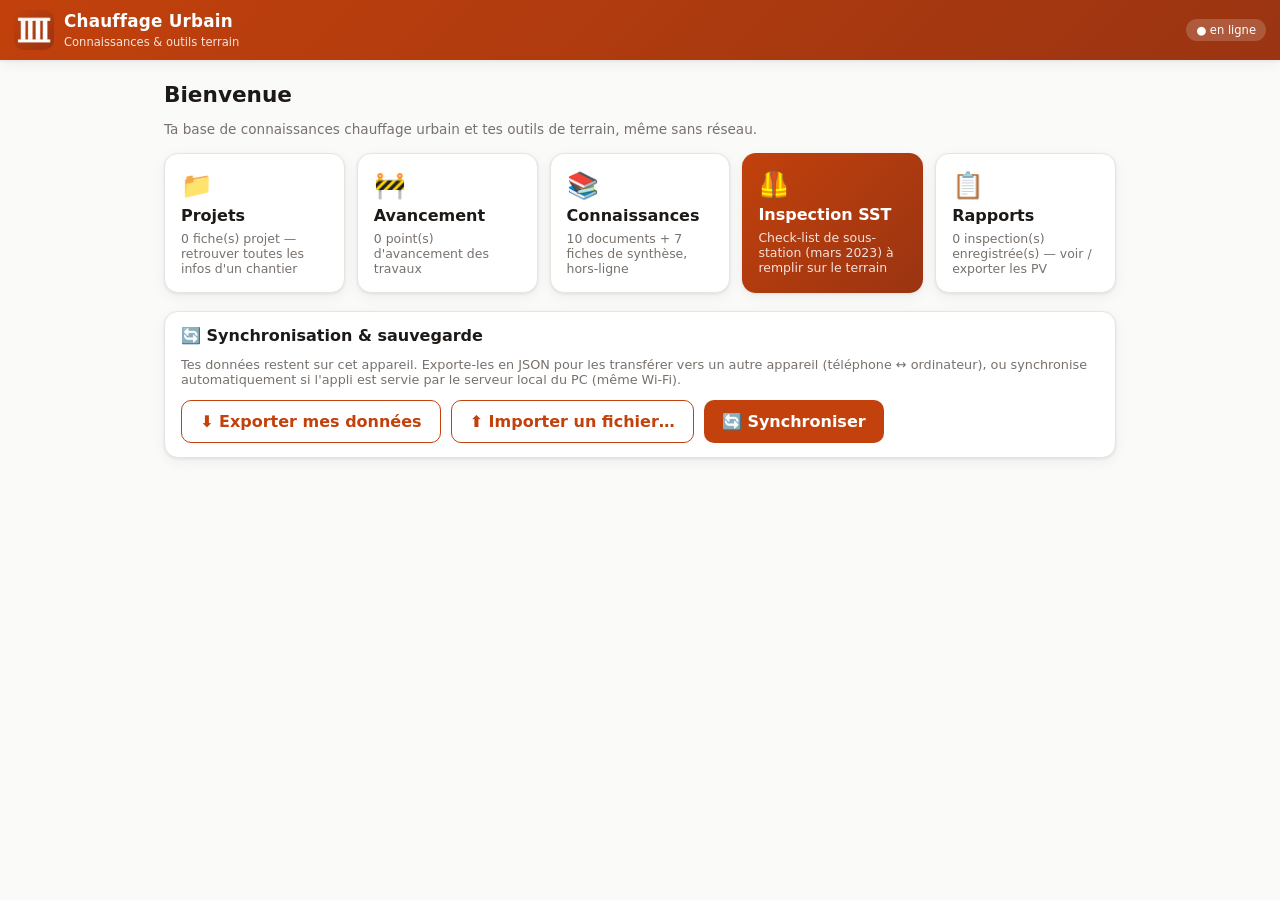
==== index.html @ dad504eb "V1" ====
<!DOCTYPE html>
<html lang="fr">
<head>
<meta charset="UTF-8">
<meta name="viewport" content="width=device-width, initial-scale=1.0, viewport-fit=cover">
<meta name="theme-color" content="#c2410c">
<title>Chauffage Urbain — Connaissances & Outils terrain</title>
<link rel="manifest" href="manifest.webmanifest">
<link rel="icon" type="image/png" href="icons/icon-192.png">
<link rel="apple-touch-icon" href="icons/icon-192.png">
<meta name="apple-mobile-web-app-capable" content="yes">
<meta name="apple-mobile-web-app-status-bar-style" content="black-translucent">
<link rel="stylesheet" href="styles.css">
</head>
<body>
<header id="topbar">
  <div class="brand">
    <img src="icons/icon-192.png" alt="" class="brand-icon">
    <div>
      <h1>Chauffage Urbain</h1>
      <span class="subtitle">Connaissances & outils terrain</span>
    </div>
  </div>
  <div id="net-status" class="net-status" title="État de la connexion">…</div>
</header>

<main id="view" aria-live="polite"><!-- rendu par app.js --></main>

<nav id="tabbar"><!-- rendu dynamique par app.js : les 4 onglets sur l'accueil, sinon seulement Accueil --></nav>

<div id="toast" class="toast hidden"></div>

<script src="app.js"></script>
<script>
if ('serviceWorker' in navigator) {
  window.addEventListener('load', () => {
    navigator.serviceWorker.register('sw.js').catch(err => console.warn('SW:', err));
  });
}
</script>
</body>
</html>
---- styles.css ----
:root {
  --orange: #c2410c;
  --orange-dark: #9a3412;
  --orange-light: #ffedd5;
  --ink: #1c1917;
  --muted: #78716c;
  --bg: #fafaf9;
  --card: #ffffff;
  --line: #e7e5e4;
  --ok: #15803d;
  --ko: #b91c1c;
  --na: #57534e;
  --warn: #b45309;
  --radius: 14px;
  --shadow: 0 1px 3px rgba(0,0,0,.08), 0 4px 14px rgba(0,0,0,.05);
}
* { box-sizing: border-box; }
html, body { margin: 0; padding: 0; }
body {
  font-family: "Segoe UI", system-ui, -apple-system, Roboto, Arial, sans-serif;
  background: var(--bg);
  color: var(--ink);
  padding-bottom: 76px; /* place pour la tabbar */
}
h1, h2, h3 { margin: 0; }
a { color: var(--orange); text-decoration: none; }
button { font: inherit; cursor: pointer; }

/* ---------- top bar ---------- */
#topbar {
  position: sticky; top: 0; z-index: 20;
  display: flex; align-items: center; justify-content: space-between;
  padding: 10px 14px;
  background: linear-gradient(135deg, var(--orange), var(--orange-dark));
  color: #fff;
  box-shadow: var(--shadow);
}
.brand { display: flex; align-items: center; gap: 10px; }
.brand-icon { width: 40px; height: 40px; border-radius: 10px; }
#topbar h1 { font-size: 1.05rem; font-weight: 700; letter-spacing: .2px; }
.subtitle { font-size: .72rem; opacity: .85; }
.net-status { font-size: .72rem; background: rgba(255,255,255,.18); padding: 4px 10px; border-radius: 999px; white-space: nowrap; }
.net-status.off { background: rgba(0,0,0,.35); }

/* ---------- layout ---------- */
#view { max-width: 980px; margin: 0 auto; padding: 16px 14px 24px; }
.page-title { font-size: 1.35rem; margin: 6px 0 2px; }
.page-sub { color: var(--muted); font-size: .85rem; margin-bottom: 16px; }

.card {
  background: var(--card);
  border: 1px solid var(--line);
  border-radius: var(--radius);
  box-shadow: var(--shadow);
  padding: 14px 16px;
  margin-bottom: 14px;
}
.card h3 { font-size: 1rem; margin-bottom: 8px; }
.muted { color: var(--muted); }
.small { font-size: .8rem; }

/* ---------- accueil ---------- */
.tiles { display: grid; grid-template-columns: repeat(auto-fit, minmax(150px, 1fr)); gap: 12px; }
.tile {
  display: flex; flex-direction: column; align-items: flex-start; gap: 6px;
  background: var(--card); border: 1px solid var(--line); border-radius: var(--radius);
  padding: 16px; box-shadow: var(--shadow); color: var(--ink); text-align: left;
}
.tile:hover { border-color: var(--orange); }
.tile .ico { font-size: 1.6rem; }
.tile .t { font-weight: 700; }
.tile .d { font-size: .78rem; color: var(--muted); }
.tile.cta { background: linear-gradient(135deg, var(--orange), var(--orange-dark)); color: #fff; border: none; }
.tile.cta .d { color: rgba(255,255,255,.85); }

/* ---------- listes ---------- */
.list { display: flex; flex-direction: column; gap: 10px; }
.list-item {
  display: flex; align-items: center; gap: 12px;
  background: var(--card); border: 1px solid var(--line); border-radius: var(--radius);
  padding: 12px 14px; box-shadow: var(--shadow);
}
.list-item .grow { flex: 1; min-width: 0; }
.list-item .title { font-weight: 600; }
.list-item .meta { font-size: .78rem; color: var(--muted); }
.doc-ico { font-size: 1.5rem; }

.badge { display: inline-block; font-size: .72rem; font-weight: 700; padding: 2px 9px; border-radius: 999px; }
.badge.ht { background: #fee2e2; color: #991b1b; }
.badge.bt { background: #dbeafe; color: #1e40af; }
.badge.ok { background: #dcfce7; color: var(--ok); }
.badge.ko { background: #fee2e2; color: var(--ko); }
.badge.na { background: #e7e5e4; color: var(--na); }
.badge.warn { background: #fef3c7; color: var(--warn); }

/* ---------- recherche ---------- */
.search {
  width: 100%; padding: 10px 14px; margin-bottom: 14px;
  border: 1px solid var(--line); border-radius: 999px; font: inherit; background: var(--card);
}
.search:focus { outline: 2px solid var(--orange); border-color: var(--orange); }

/* ---------- onglets connaissances ---------- */
.seg { display: flex; gap: 6px; margin-bottom: 14px; }
.seg button {
  border: 1px solid var(--line); background: var(--card); border-radius: 999px;
  padding: 7px 16px; font-weight: 600; color: var(--muted);
}
.seg button.active { background: var(--orange); border-color: var(--orange); color: #fff; }

/* ---------- fiches ---------- */
.fiche h3 { color: var(--orange-dark); }
.fiche section { margin: 10px 0; }
.fiche ul { margin: 6px 0 6px 18px; padding: 0; }
.fiche li { margin: 3px 0; }
.fiche table { border-collapse: collapse; width: 100%; font-size: .85rem; margin: 6px 0; }
.fiche td, .fiche th { border: 1px solid var(--line); padding: 5px 8px; text-align: left; vertical-align: top; }
.fiche th { background: var(--orange-light); }

/* ---------- formulaires ---------- */
.field { margin-bottom: 12px; }
.field label { display: block; font-size: .82rem; font-weight: 600; margin-bottom: 4px; color: var(--muted); }
.field input[type="text"], .field input[type="date"], .field input[type="datetime-local"],
.field select, .field textarea {
  width: 100%; padding: 10px 12px; border: 1px solid var(--line); border-radius: 10px;
  font: inherit; background: #fff; color: var(--ink);
}
.field input:focus, .field select:focus, .field textarea:focus { outline: 2px solid var(--orange); border-color: var(--orange); }
.field textarea { min-height: 70px; resize: vertical; }
.grid2 { display: grid; grid-template-columns: 1fr 1fr; gap: 10px; }
@media (max-width: 560px) { .grid2 { grid-template-columns: 1fr; } }

.btn {
  display: inline-block; border: none; border-radius: 10px; padding: 11px 18px;
  background: var(--orange); color: #fff; font-weight: 700;
}
.btn.secondary { background: #fff; color: var(--orange); border: 1px solid var(--orange); }
.btn.ghost { background: transparent; color: var(--muted); border: 1px solid var(--line); }
.btn.danger { background: var(--ko); }
.btn:disabled { opacity: .5; cursor: not-allowed; }
.btn.big { width: 100%; padding: 14px; font-size: 1.05rem; }
.btn-row { display: flex; gap: 10px; flex-wrap: wrap; margin-top: 8px; }

/* ---------- inspection ---------- */
.cat-header {
  background: var(--orange-light); color: var(--orange-dark);
  border-radius: 10px; padding: 9px 12px; font-weight: 700; margin: 16px 0 8px;
  display: flex; justify-content: space-between; align-items: center;
}
.cat-header .count { font-size: .75rem; font-weight: 600; color: var(--muted); }
.ctrl {
  background: var(--card); border: 1px solid var(--line); border-radius: var(--radius);
  padding: 12px; margin-bottom: 10px; box-shadow: var(--shadow);
}
.ctrl .q { font-weight: 600; font-size: .95rem; margin-bottom: 8px; }
.ctrl .reg { font-size: .75rem; color: var(--muted); margin-bottom: 8px; }
.ctrl .reg a { color: var(--orange); }
.rep-row { display: flex; gap: 8px; flex-wrap: wrap; }
.rep {
  border: 2px solid var(--line); background: #fff; border-radius: 10px;
  padding: 8px 14px; font-weight: 700; color: var(--muted);
}
.rep.c { } .rep.nc { } .rep.na { }
.rep.sel-c { border-color: var(--ok); background: #dcfce7; color: var(--ok); }
.rep.sel-nc { border-color: var(--ko); background: #fee2e2; color: var(--ko); }
.rep.sel-na { border-color: var(--na); background: #e7e5e4; color: var(--na); }
.ctrl .obs { width: 100%; margin-top: 8px; padding: 8px 10px; border: 1px dashed var(--line); border-radius: 8px; font: inherit; font-size: .85rem; }
.ctrl .obs:focus { outline: 2px solid var(--orange); border-style: solid; }
.photos { display: flex; gap: 8px; flex-wrap: wrap; margin-top: 8px; }
.photo { position: relative; width: 84px; height: 84px; border-radius: 10px; overflow: hidden; border: 1px solid var(--line); }
.photo img { width: 100%; height: 100%; object-fit: cover; }
.photo .del {
  position: absolute; top: 2px; right: 2px; width: 22px; height: 22px; border-radius: 50%;
  border: none; background: rgba(0,0,0,.65); color: #fff; font-size: .75rem; line-height: 1;
}
.add-photo {
  width: 84px; height: 84px; border-radius: 10px; border: 2px dashed var(--line);
  background: #fff; color: var(--muted); font-size: 1.4rem;
}
.progress {
  position: sticky; top: 61px; z-index: 15; background: var(--bg);
  padding: 8px 0; font-size: .8rem; color: var(--muted);
}
.progress .bar { height: 8px; background: var(--line); border-radius: 999px; overflow: hidden; margin-top: 4px; }
.progress .bar > div { height: 100%; background: var(--orange); width: 0%; transition: width .2s; }

/* ---------- rapports ---------- */
.empty { text-align: center; color: var(--muted); padding: 30px 10px; }
.empty .ico { font-size: 2.2rem; display: block; margin-bottom: 8px; }

/* ---------- toast ---------- */
.toast {
  position: fixed; left: 50%; bottom: 90px; transform: translateX(-50%);
  background: var(--ink); color: #fff; padding: 10px 18px; border-radius: 999px;
  font-size: .85rem; z-index: 50; box-shadow: var(--shadow); transition: opacity .25s;
}
.toast.hidden { opacity: 0; pointer-events: none; }

/* ---------- tabbar ---------- */
#tabbar {
  position: fixed; left: 0; right: 0; bottom: 0; z-index: 30;
  display: flex; background: #fff; border-top: 1px solid var(--line);
  padding-bottom: env(safe-area-inset-bottom);
}
#tabbar a {
  flex: 1; display: flex; flex-direction: column; align-items: center; gap: 2px;
  padding: 8px 4px 7px; color: var(--muted); font-size: .72rem; font-weight: 600;
}
#tabbar a.active { color: var(--orange); }
#tabbar .tab-ico { font-size: 1.25rem; }
#tabbar .tab-cta { color: var(--orange); }

/* ---------- tableaux (fiches projet / avancement) ---------- */
table.pv { border-collapse: collapse; width: 100%; font-size: .88rem; }
table.pv th, table.pv td { border: 1px solid var(--line); padding: 6px 9px; text-align: left; vertical-align: top; }
table.pv th { background: #f5f5f4; font-weight: 600; }

/* ---------- impression rapport ---------- */
@media print {
  #topbar, #tabbar, .no-print { display: none !important; }
  body { padding-bottom: 0; background: #fff; }
}
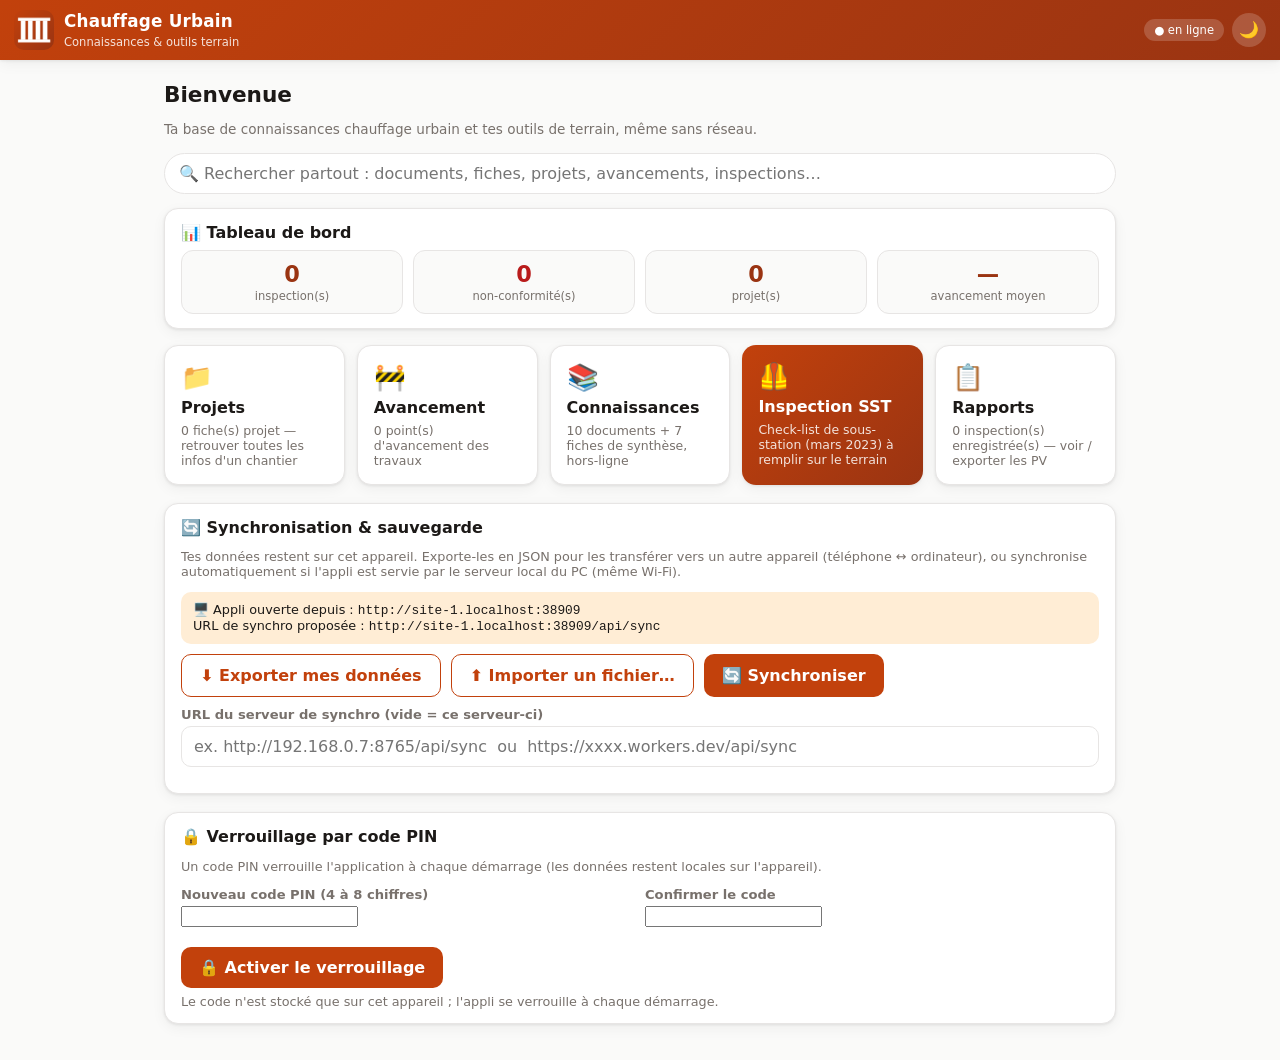
==== commit abc53c7d: "V1.2" ====
--- a/index.html
+++ b/index.html
@@ -21,7 +21,10 @@
       <span class="subtitle">Connaissances & outils terrain</span>
     </div>
   </div>
-  <div id="net-status" class="net-status" title="État de la connexion">…</div>
+  <div class="topbar-right">
+    <div id="net-status" class="net-status" title="État de la connexion">…</div>
+    <button id="btn-theme" class="icon-btn" type="button" title="Mode sombre / clair">🌙</button>
+  </div>
 </header>
 
 <main id="view" aria-live="polite"><!-- rendu par app.js --></main>
@@ -30,6 +33,18 @@
 
 <div id="toast" class="toast hidden"></div>
 
+<div id="lock-screen" class="lock-screen hidden">
+  <div class="lock-box">
+    <img src="icons/icon-192.png" alt="" class="lock-icon">
+    <h2>Chauffage Urbain</h2>
+    <p class="muted small">Application verrouillée — entre le code PIN.</p>
+    <input id="lock-pin" type="password" inputmode="numeric" pattern="[0-9]*" autocomplete="off" placeholder="••••" maxlength="8">
+    <button id="lock-ok" class="btn big" type="button">Déverrouiller</button>
+    <p id="lock-error" class="lock-error hidden">Code incorrect.</p>
+  </div>
+</div>
+
+<script src="lib/qrcode.min.js"></script>
 <script src="app.js"></script>
 <script>
 if ('serviceWorker' in navigator) {
--- a/styles.css
+++ b/styles.css
@@ -217,6 +217,98 @@
 
 /* ---------- impression rapport ---------- */
 @media print {
-  #topbar, #tabbar, .no-print { display: none !important; }
+  #topbar, #tabbar, .no-print, #lock-screen { display: none !important; }
   body { padding-bottom: 0; background: #fff; }
-}
+  .card, .list-item, .ctrl, tr { break-inside: avoid; }
+  .photos .photo { width: 90px; height: 90px; }
+  a { color: #000; }
+}
+
+/* ---------- barre du haut : bloc de droite ---------- */
+.topbar-right { display: flex; align-items: center; gap: 8px; }
+.icon-btn {
+  border: none; background: rgba(255,255,255,.18); color: #fff;
+  width: 34px; height: 34px; border-radius: 50%; font-size: 1rem; line-height: 1;
+}
+.icon-btn:hover { background: rgba(255,255,255,.3); }
+
+/* ---------- tableau de bord (accueil) ---------- */
+.dash { margin-bottom: 16px; }
+.dash-grid { display: grid; grid-template-columns: repeat(auto-fit, minmax(110px, 1fr)); gap: 10px; }
+.dash-grid .stat {
+  background: var(--bg); border: 1px solid var(--line); border-radius: 12px;
+  padding: 10px; text-align: center; display: flex; flex-direction: column; gap: 2px;
+}
+.dash-grid .stat .n { font-size: 1.4rem; font-weight: 800; color: var(--orange-dark); }
+.dash-grid .stat .l { font-size: .72rem; color: var(--muted); }
+
+/* ---------- recherche globale ---------- */
+.gs-sect { margin: 14px 0 8px; font-size: .85rem; color: var(--muted); text-transform: uppercase; letter-spacing: .4px; }
+
+/* ---------- QR code ---------- */
+.qr-wrap { display: flex; align-items: center; gap: 14px; flex-wrap: wrap; margin-top: 8px; }
+.qr-wrap canvas { border: 1px solid var(--line); border-radius: 10px; background: #fff; padding: 6px; }
+.qr-url { word-break: break-all; max-width: 320px; }
+
+/* ---------- écran de verrouillage PIN ---------- */
+.lock-screen {
+  position: fixed; inset: 0; z-index: 100;
+  background: linear-gradient(135deg, var(--orange), var(--orange-dark));
+  display: flex; align-items: center; justify-content: center; padding: 20px;
+}
+.lock-screen.hidden { display: none; }
+.lock-box {
+  background: var(--card); color: var(--ink); border-radius: 18px; box-shadow: var(--shadow);
+  padding: 28px 24px; width: 100%; max-width: 340px; text-align: center;
+}
+.lock-box h2 { margin: 10px 0 4px; font-size: 1.2rem; }
+.lock-icon { width: 72px; height: 72px; border-radius: 16px; }
+.lock-box input {
+  width: 100%; margin: 14px 0 10px; padding: 12px; font-size: 1.3rem; text-align: center;
+  letter-spacing: 6px; border: 1px solid var(--line); border-radius: 10px; background: var(--bg); color: var(--ink);
+}
+.lock-box input:focus { outline: 2px solid var(--orange); }
+.lock-error { color: var(--ko); font-size: .8rem; margin: 8px 0 0; }
+.lock-error.hidden { display: none; }
+
+/* ============================================================
+   MODE SOMBRE
+   ============================================================ */
+html.dark {
+  --orange: #ea580c;
+  --orange-dark: #c2410c;
+  --orange-light: #3a2417;
+  --ink: #e7e5e4;
+  --muted: #a8a29e;
+  --bg: #141210;
+  --card: #211d1a;
+  --line: #35302b;
+  --ok: #4ade80;
+  --ko: #f87171;
+  --na: #d6d3d1;
+  --warn: #fbbf24;
+  --shadow: 0 1px 3px rgba(0,0,0,.4), 0 4px 14px rgba(0,0,0,.3);
+}
+html.dark .field input, html.dark .field select, html.dark .field textarea,
+html.dark .search, html.dark .lock-box input {
+  background: #2b2622; color: var(--ink);
+}
+html.dark .btn.secondary { background: var(--card); }
+html.dark .btn.ghost { background: transparent; }
+html.dark #tabbar { background: var(--card); }
+html.dark .rep { background: var(--card); }
+html.dark .add-photo { background: var(--card); }
+html.dark .c-bloc { background: var(--card) !important; }
+html.dark table.pv th { background: #2b2622; }
+html.dark .fiche th { background: var(--orange-light); }
+html.dark .dash-grid .stat { background: #2b2622; }
+html.dark .badge.ok { background: rgba(74,222,128,.15); }
+html.dark .badge.ko { background: rgba(248,113,113,.15); }
+html.dark .badge.na { background: rgba(214,211,209,.15); }
+html.dark .badge.warn { background: rgba(251,191,36,.15); }
+html.dark .rep.sel-c { background: rgba(74,222,128,.18); }
+html.dark .rep.sel-nc { background: rgba(248,113,113,.18); }
+html.dark .rep.sel-na { background: rgba(214,211,209,.18); }
+html.dark .toast { background: #e7e5e4; color: #1c1917; }
+html.dark .qr-wrap canvas { background: #fff; }
+html.dark .seg button { background: var(--card); }
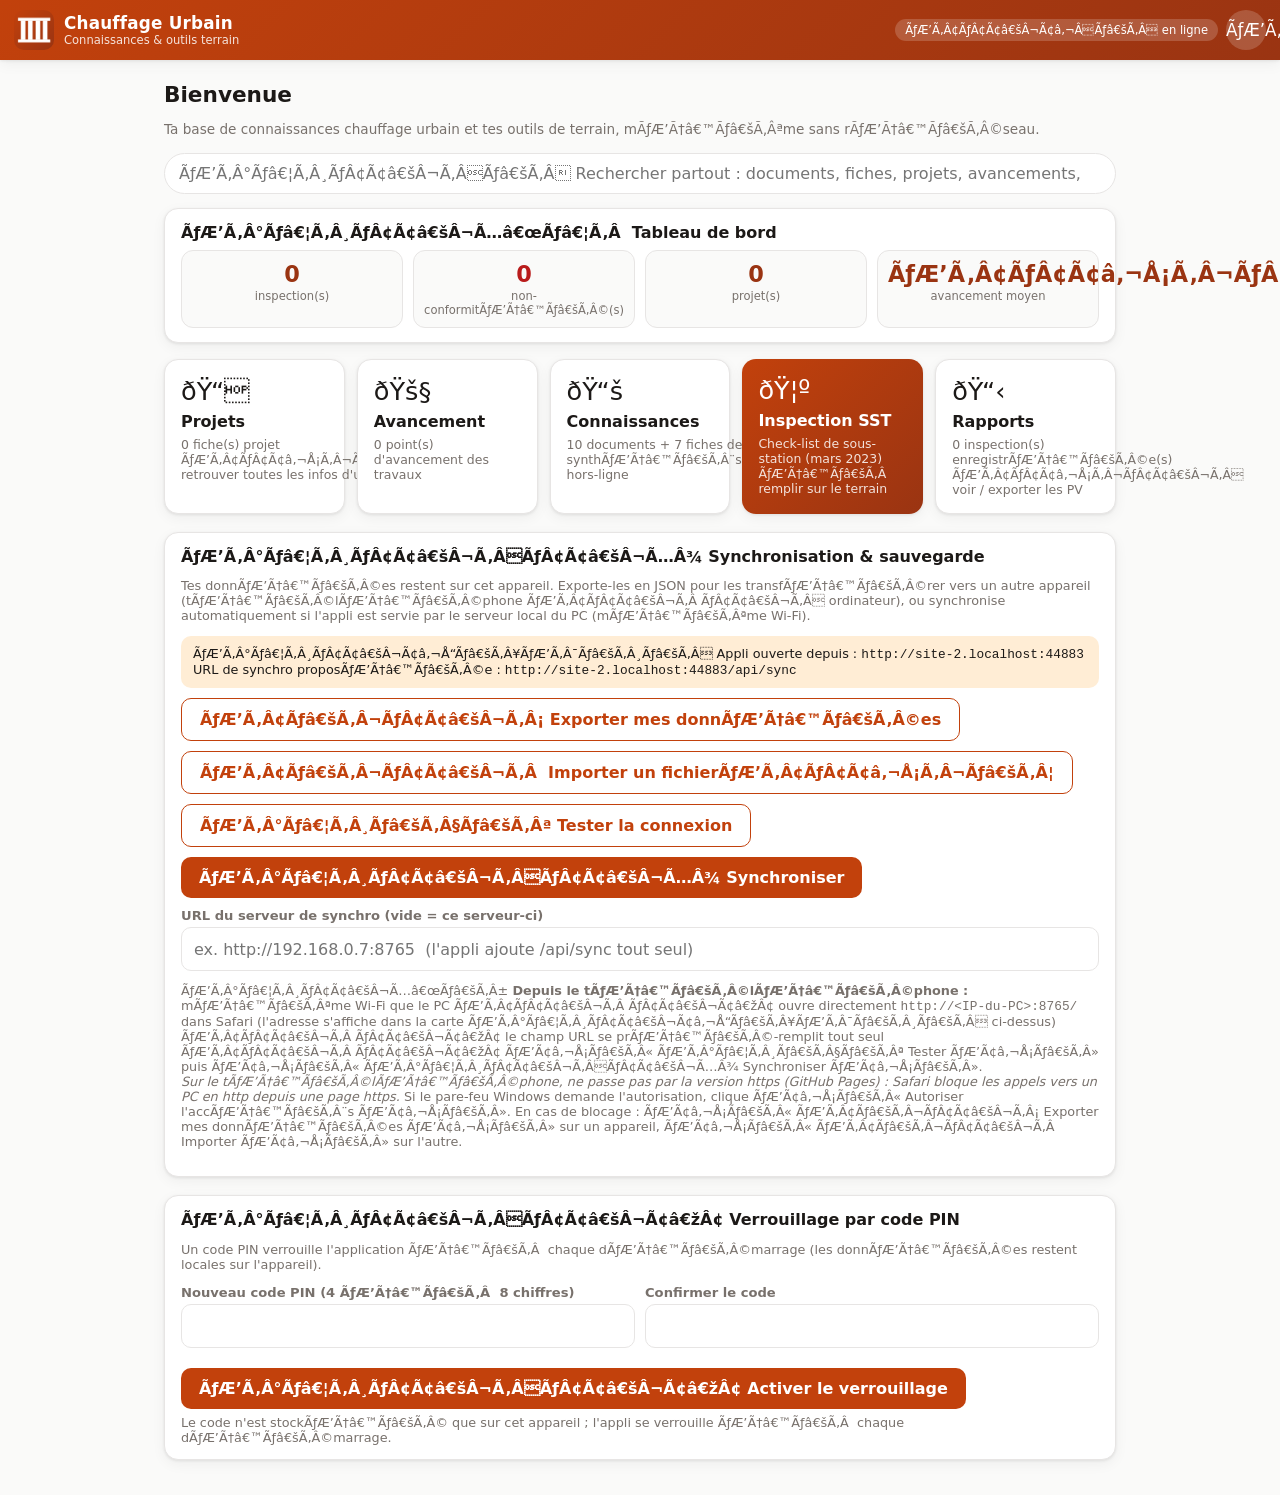
==== commit d831f640: "V1.5" ====
--- a/index.html
+++ b/index.html
@@ -45,6 +45,7 @@
 </div>
 
 <script src="lib/qrcode.min.js"></script>
+<script src="lib/qrcode.min.js"></script>
 <script src="app.js"></script>
 <script>
 if ('serviceWorker' in navigator) {
--- a/styles.css
+++ b/styles.css
@@ -29,18 +29,31 @@
 /* ---------- top bar ---------- */
 #topbar {
   position: sticky; top: 0; z-index: 20;
-  display: flex; align-items: center; justify-content: space-between;
-  padding: 10px 14px;
+  display: flex; align-items: center; justify-content: space-between; gap: 8px;
+  padding: calc(10px + env(safe-area-inset-top, 0px)) 14px 10px;
   background: linear-gradient(135deg, var(--orange), var(--orange-dark));
   color: #fff;
   box-shadow: var(--shadow);
 }
-.brand { display: flex; align-items: center; gap: 10px; }
-.brand-icon { width: 40px; height: 40px; border-radius: 10px; }
-#topbar h1 { font-size: 1.05rem; font-weight: 700; letter-spacing: .2px; }
-.subtitle { font-size: .72rem; opacity: .85; }
-.net-status { font-size: .72rem; background: rgba(255,255,255,.18); padding: 4px 10px; border-radius: 999px; white-space: nowrap; }
+.brand { display: flex; align-items: center; gap: 10px; min-width: 0; flex: 1; }
+.brand > div { min-width: 0; }
+.brand-icon { width: 40px; height: 40px; border-radius: 10px; flex-shrink: 0; }
+#topbar h1 { font-size: 1.05rem; font-weight: 700; letter-spacing: .2px; white-space: nowrap; }
+.subtitle { font-size: .72rem; opacity: .85; white-space: nowrap; overflow: hidden; text-overflow: ellipsis; display: block; }
+.net-status {
+  font-size: .72rem; background: rgba(255,255,255,.18); padding: 4px 10px; border-radius: 999px;
+  white-space: nowrap; overflow: hidden; text-overflow: ellipsis; max-width: 42vw;
+}
 .net-status.off { background: rgba(0,0,0,.35); }
+button, .btn, #tabbar a { touch-action: manipulation; -webkit-tap-highlight-color: transparent; }
+
+/* petit écran (iPhone…) : on compresse le ruban pour garder tous les boutons visibles */
+@media (max-width: 640px) {
+  .subtitle { display: none; }
+  #topbar h1 { font-size: .95rem; }
+  .brand-icon { width: 34px; height: 34px; }
+  .net-status { font-size: .6rem; padding: 4px 8px; max-width: 26vw; }
+}
 
 /* ---------- layout ---------- */
 #view { max-width: 980px; margin: 0 auto; padding: 16px 14px 24px; }
@@ -120,13 +133,18 @@
 /* ---------- formulaires ---------- */
 .field { margin-bottom: 12px; }
 .field label { display: block; font-size: .82rem; font-weight: 600; margin-bottom: 4px; color: var(--muted); }
-.field input[type="text"], .field input[type="date"], .field input[type="datetime-local"],
-.field select, .field textarea {
-  width: 100%; padding: 10px 12px; border: 1px solid var(--line); border-radius: 10px;
+/* tous les champs ont la meme taille et la meme forme (text, number, date, select, textarea…) */
+.field input, .field select, .field textarea {
+  width: 100%; min-height: 44px; padding: 10px 12px; border: 1px solid var(--line); border-radius: 10px;
   font: inherit; background: #fff; color: var(--ink);
 }
+.field input[type="hidden"] { display: none; min-height: 0; padding: 0; border: none; }
 .field input:focus, .field select:focus, .field textarea:focus { outline: 2px solid var(--orange); border-color: var(--orange); }
 .field textarea { min-height: 70px; resize: vertical; }
+/* champs number : meme apparence que les autres (sans les fleches) */
+.field input[type="number"] { -moz-appearance: textfield; appearance: textfield; }
+.field input[type="number"]::-webkit-outer-spin-button,
+.field input[type="number"]::-webkit-inner-spin-button { -webkit-appearance: none; margin: 0; }
 .grid2 { display: grid; grid-template-columns: 1fr 1fr; gap: 10px; }
 @media (max-width: 560px) { .grid2 { grid-template-columns: 1fr; } }
 
@@ -178,7 +196,7 @@
   background: #fff; color: var(--muted); font-size: 1.4rem;
 }
 .progress {
-  position: sticky; top: 61px; z-index: 15; background: var(--bg);
+  position: sticky; top: calc(62px + env(safe-area-inset-top, 0px)); z-index: 15; background: var(--bg);
   padding: 8px 0; font-size: .8rem; color: var(--muted);
 }
 .progress .bar { height: 8px; background: var(--line); border-radius: 999px; overflow: hidden; margin-top: 4px; }
@@ -214,6 +232,15 @@
 table.pv { border-collapse: collapse; width: 100%; font-size: .88rem; }
 table.pv th, table.pv td { border: 1px solid var(--line); padding: 6px 9px; text-align: left; vertical-align: top; }
 table.pv th { background: #f5f5f4; font-weight: 600; }
+
+/* ---------- QR code ---------- */
+.qr-wrap { display: flex; flex-direction: column; align-items: center; gap: 8px; padding: 10px 0; }
+.qr-wrap #qr-box { border: 1px solid var(--line); border-radius: 10px; padding: 8px; background: #fff; }
+.qr-url { word-break: break-all; text-align: center; max-width: 320px; }
+
+/* ---------- modale (QR code…) ---------- */
+.modal { position: fixed; inset: 0; background: rgba(0,0,0,.55); display: flex; align-items: center; justify-content: center; z-index: 100; padding: 16px; }
+.modal-box { max-width: 440px; width: 100%; max-height: 90vh; overflow: auto; }
 
 /* ---------- impression rapport ---------- */
 @media print {
@@ -225,10 +252,11 @@
 }
 
 /* ---------- barre du haut : bloc de droite ---------- */
-.topbar-right { display: flex; align-items: center; gap: 8px; }
+.topbar-right { display: flex; align-items: center; gap: 8px; flex-shrink: 0; }
 .icon-btn {
   border: none; background: rgba(255,255,255,.18); color: #fff;
-  width: 34px; height: 34px; border-radius: 50%; font-size: 1rem; line-height: 1;
+  min-width: 40px; min-height: 40px; width: 40px; height: 40px; border-radius: 50%;
+  font-size: 1.05rem; line-height: 1; padding: 0; flex-shrink: 0;
 }
 .icon-btn:hover { background: rgba(255,255,255,.3); }
 
